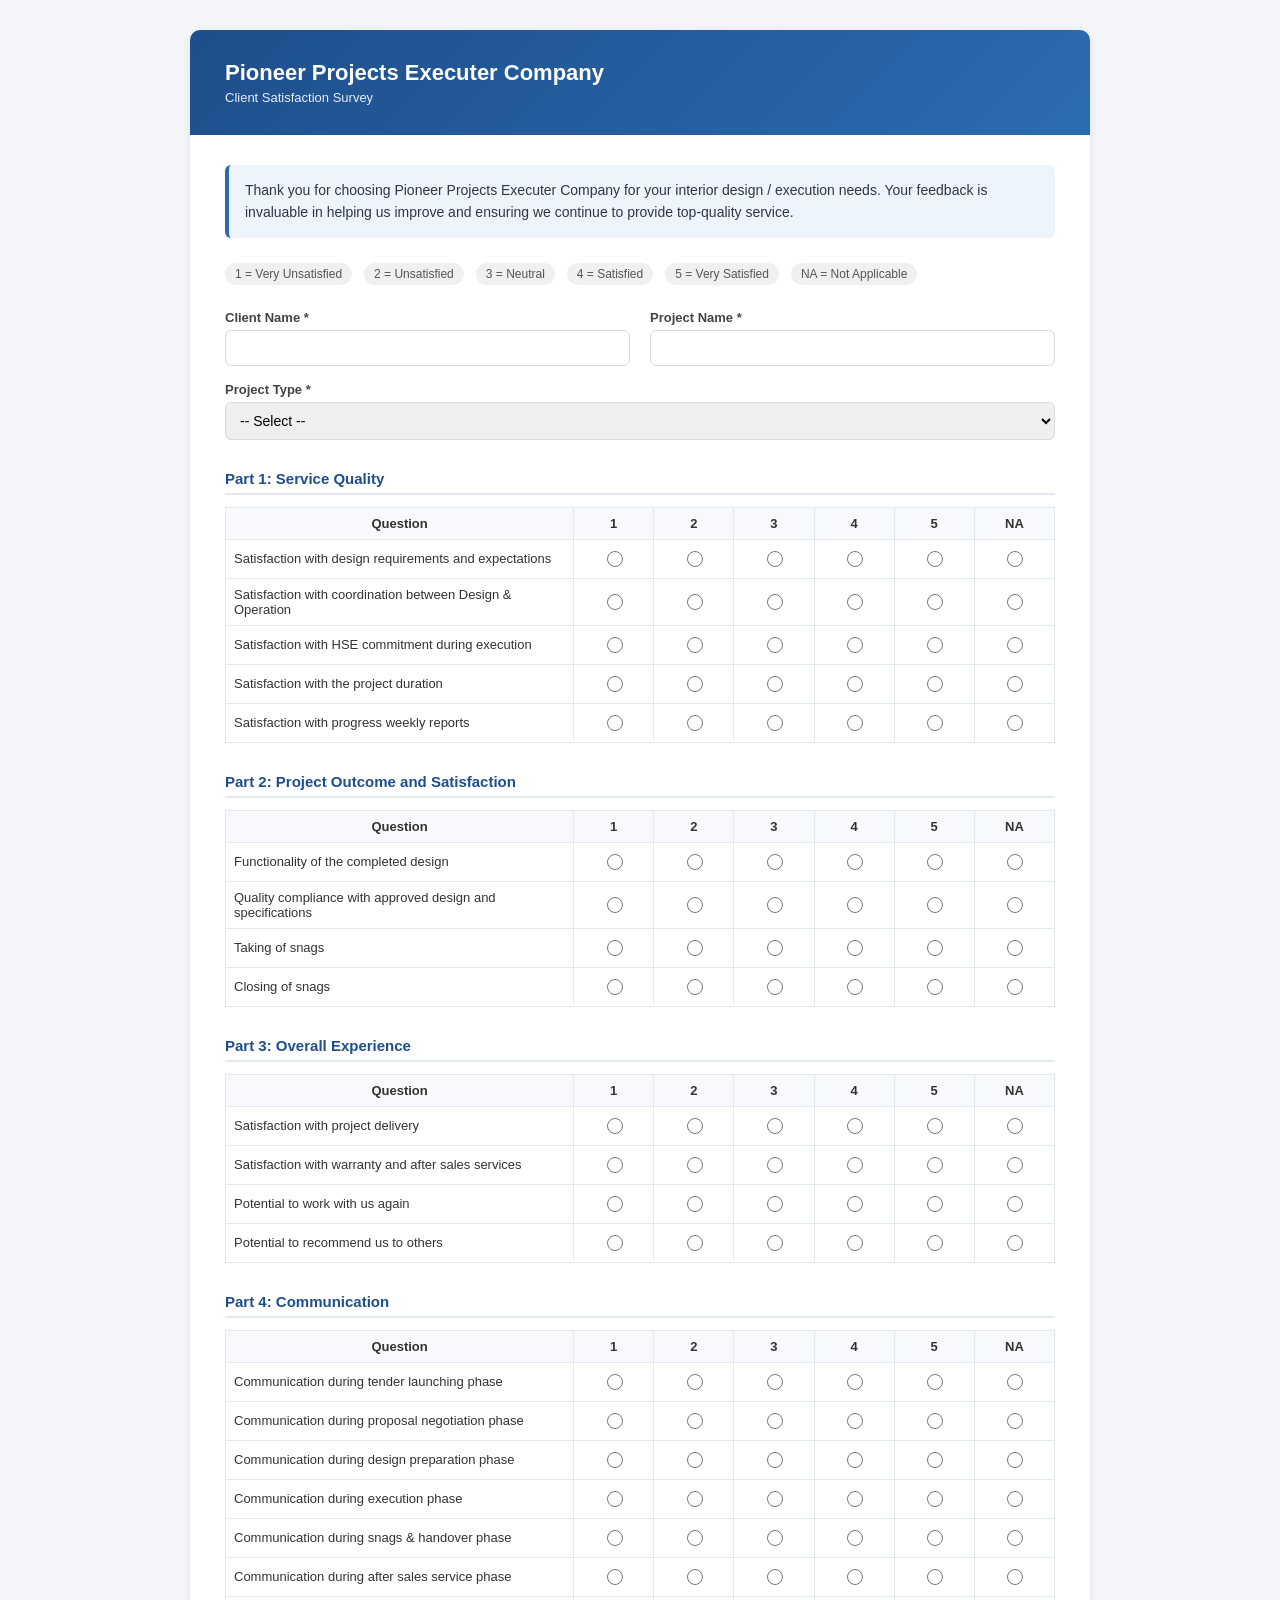
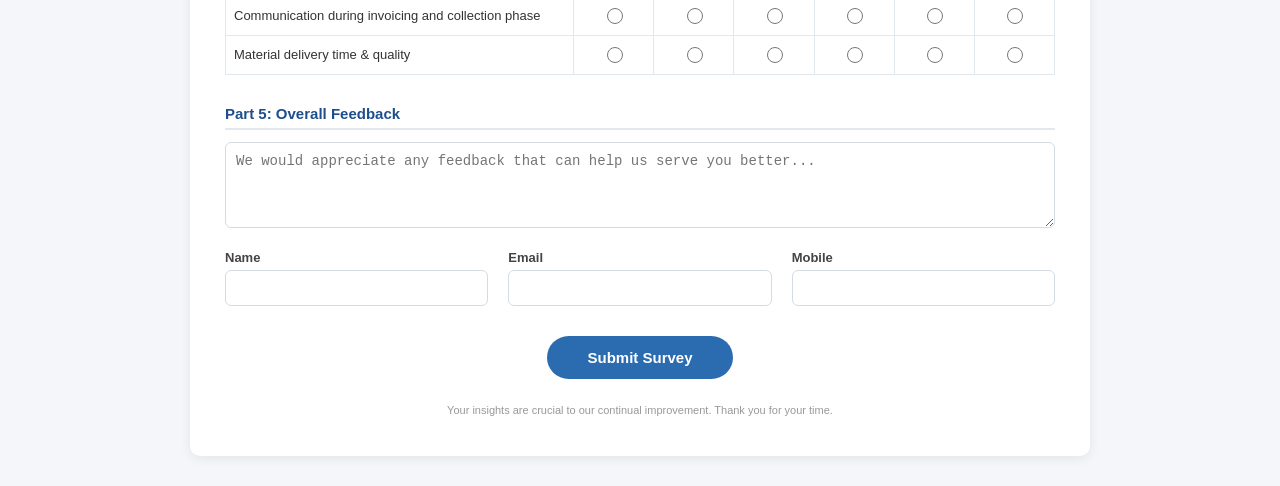
==== ppecon_ims/www/client_satisfaction/index.html @ ce5ec099 "add client satisfaction form" ====
<!doctype html>
<html lang="en">
	<head>
		<meta charset="UTF-8" />
		<meta name="viewport" content="width=device-width, initial-scale=1.0" />
		<title>Client Satisfaction Survey | Pioneer Projects Executer Company</title>
		<style>
			* {
				box-sizing: border-box;
			}
			body {
				font-family: "Segoe UI", Tahoma, Arial, sans-serif;
				background: #f4f6f9;
				margin: 0;
				padding: 30px 15px;
				color: #2d3748;
			}
			.container {
				max-width: 900px;
				margin: 0 auto;
				background: #fff;
				border-radius: 10px;
				box-shadow: 0 2px 12px rgba(0, 0, 0, 0.08);
				overflow: hidden;
			}
			.header {
				background: linear-gradient(135deg, #1e4e8c, #2b6cb0);
				color: #fff;
				padding: 30px 35px;
				display: flex;
				align-items: center;
				gap: 20px;
			}
			.header img {
				height: 70px;
				max-width: 240px;
				object-fit: contain;
				background: #fff;
				padding: 8px 14px;
				border-radius: 8px;
			}
			.header h1 {
				margin: 0;
				font-size: 22px;
			}
			.header p {
				margin: 4px 0 0;
				font-size: 13px;
				opacity: 0.9;
			}

			.body-content {
				padding: 30px 35px 40px;
			}
			.intro {
				font-size: 14px;
				background: #eef4fb;
				border-left: 4px solid #2b6cb0;
				padding: 14px 16px;
				border-radius: 6px;
				margin-bottom: 25px;
				line-height: 1.6;
			}
			.scale-legend {
				font-size: 12px;
				color: #555;
				margin-bottom: 25px;
				display: flex;
				flex-wrap: wrap;
				gap: 12px;
			}
			.scale-legend span {
				background: #f0f0f0;
				padding: 4px 10px;
				border-radius: 12px;
			}

			.row {
				display: flex;
				gap: 20px;
				margin-bottom: 16px;
				flex-wrap: wrap;
			}
			.row > div {
				flex: 1;
				min-width: 200px;
			}
			.row label {
				font-weight: 600;
				display: block;
				margin-bottom: 5px;
				font-size: 13px;
				color: #444;
			}
			.row input,
			.row select {
				width: 100%;
				padding: 9px 10px;
				border: 1px solid #d5dbe3;
				border-radius: 6px;
				font-size: 14px;
			}
			.row input:focus,
			.row select:focus,
			textarea:focus {
				outline: none;
				border-color: #2b6cb0;
			}

			h3.section-title {
				font-size: 15px;
				color: #1e4e8c;
				margin: 30px 0 12px;
				padding-bottom: 6px;
				border-bottom: 2px solid #e2e8f0;
			}

			table {
				width: 100%;
				border-collapse: collapse;
				margin-bottom: 10px;
				font-size: 13px;
			}
			th,
			td {
				border: 1px solid #e2e8f0;
				padding: 8px;
				text-align: center;
			}
			th {
				background: #f7f9fc;
				color: #333;
				font-weight: 600;
			}
			td.qtext {
				text-align: left;
				width: 42%;
				color: #333;
			}
			tr:hover td {
				background: #fafcff;
			}
			input[type="radio"] {
				width: 16px;
				height: 16px;
				cursor: pointer;
				accent-color: #2b6cb0;
			}

			textarea {
				width: 100%;
				padding: 10px;
				border: 1px solid #d5dbe3;
				border-radius: 6px;
				font-size: 14px;
				resize: vertical;
			}

			.submit-wrap {
				text-align: center;
				margin-top: 30px;
			}
			button#submitBtn {
				background: #2b6cb0;
				color: #fff;
				border: none;
				padding: 13px 40px;
				font-size: 15px;
				border-radius: 30px;
				cursor: pointer;
				font-weight: 600;
				transition: background 0.2s;
			}
			button#submitBtn:hover {
				background: #1e4e8c;
			}
			button#submitBtn:disabled {
				background: #9db4cc;
				cursor: not-allowed;
			}

			.msg {
				margin-top: 14px;
				font-weight: 600;
				font-size: 13px;
				text-align: center;
			}

			/* Modal */
			.modal-overlay {
				display: none;
				position: fixed;
				inset: 0;
				background: rgba(0, 0, 0, 0.5);
				align-items: center;
				justify-content: center;
				z-index: 1000;
			}
			.modal-overlay.active {
				display: flex;
			}
			.modal-box {
				background: #fff;
				border-radius: 12px;
				padding: 40px 35px;
				max-width: 380px;
				text-align: center;
				animation: popIn 0.25s ease-out;
			}
			@keyframes popIn {
				from {
					transform: scale(0.85);
					opacity: 0;
				}
				to {
					transform: scale(1);
					opacity: 1;
				}
			}
			.modal-box .checkmark {
				width: 64px;
				height: 64px;
				border-radius: 50%;
				background: #38a169;
				color: #fff;
				display: flex;
				align-items: center;
				justify-content: center;
				font-size: 34px;
				margin: 0 auto 18px;
			}
			.modal-box h2 {
				margin: 0 0 8px;
				font-size: 19px;
				color: #2d3748;
			}
			.modal-box p {
				font-size: 13px;
				color: #666;
				margin: 0 0 22px;
				line-height: 1.5;
			}
			.modal-box button {
				background: #2b6cb0;
				color: #fff;
				border: none;
				padding: 10px 30px;
				border-radius: 25px;
				font-size: 14px;
				cursor: pointer;
			}

			.footer-note {
				text-align: center;
				font-size: 11px;
				color: #999;
				margin-top: 25px;
			}
		</style>
	</head>
	<body>
		<div class="container">
			<div class="header">
				<img
					src="/assets/ppecon_ims/img/PPECON.avif"
					alt="Company Logo"
					onerror="this.style.display = 'none'"
				/>
				<div>
					<h1>Pioneer Projects Executer Company</h1>
					<p>Client Satisfaction Survey</p>
				</div>
			</div>

			<div class="body-content">
				<div class="intro">
					Thank you for choosing Pioneer Projects Executer Company for your interior
					design / execution needs. Your feedback is invaluable in helping us improve and
					ensuring we continue to provide top-quality service.
				</div>

				<div class="scale-legend">
					<span>1 = Very Unsatisfied</span>
					<span>2 = Unsatisfied</span>
					<span>3 = Neutral</span>
					<span>4 = Satisfied</span>
					<span>5 = Very Satisfied</span>
					<span>NA = Not Applicable</span>
				</div>

				<form id="csform">
					<div class="row">
						<div>
							<label>Client Name *</label
							><input type="text" name="client_name" required />
						</div>
						<div>
							<label>Project Name *</label
							><input type="text" name="project" required />
						</div>
					</div>

					<div class="row">
						<div>
							<label>Project Type *</label>
							<select name="project_type" required>
								<option value="">-- Select --</option>
								<option value="Design & Build">Design & Build</option>
								<option value="Fit-Out Execution">Fit-Out Execution</option>
							</select>
						</div>
					</div>

					<h3 class="section-title">Part 1: Service Quality</h3>
					<table id="part1"></table>

					<h3 class="section-title">Part 2: Project Outcome and Satisfaction</h3>
					<table id="part2"></table>

					<h3 class="section-title">Part 3: Overall Experience</h3>
					<table id="part3"></table>

					<h3 class="section-title">Part 4: Communication</h3>
					<table id="part4"></table>

					<h3 class="section-title">Part 5: Overall Feedback</h3>
					<textarea
						name="feedback"
						rows="4"
						placeholder="We would appreciate any feedback that can help us serve you better..."
					></textarea>

					<div class="row" style="margin-top: 18px">
						<div><label>Name</label><input type="text" name="signature_name" /></div>
						<div><label>Email</label><input type="email" name="email" /></div>
						<div><label>Mobile</label><input type="text" name="mobile" /></div>
					</div>

					<div class="submit-wrap">
						<button type="submit" id="submitBtn">Submit Survey</button>
						<div class="msg" id="msg"></div>
					</div>
				</form>

				<div class="footer-note">
					Your insights are crucial to our continual improvement. Thank you for your
					time.
				</div>
			</div>
		</div>

		<!-- Success Modal -->
		<div class="modal-overlay" id="modalOverlay">
			<div class="modal-box">
				<div class="checkmark">&#10003;</div>
				<h2>Thank You!</h2>
				<p>
					Your feedback has been submitted successfully. We truly appreciate your time
					and valuable input.
				</p>
				<button
					onclick="document.getElementById('modalOverlay').classList.remove('active')"
				>
					Close
				</button>
			</div>
		</div>

		<script>
			const scale = ["1", "2", "3", "4", "5", "NA"];

			const parts = {
				part1: [
					[
						"design_requirements_rating",
						"Satisfaction with design requirements and expectations",
					],
					[
						"coordination_design_operation_rating",
						"Satisfaction with coordination between Design & Operation",
					],
					["hse_commitment_rating", "Satisfaction with HSE commitment during execution"],
					["project_duration_rating", "Satisfaction with the project duration"],
					["weekly_reports_rating", "Satisfaction with progress weekly reports"],
				],
				part2: [
					["functionality_rating", "Functionality of the completed design"],
					[
						"quality_compliance_rating",
						"Quality compliance with approved design and specifications",
					],
					["snags_taking_rating", "Taking of snags"],
					["snags_closing_rating", "Closing of snags"],
				],
				part3: [
					["delivery_rating", "Satisfaction with project delivery"],
					[
						"warranty_aftersales_rating",
						"Satisfaction with warranty and after sales services",
					],
					["work_again_rating", "Potential to work with us again"],
					["recommend_rating", "Potential to recommend us to others"],
				],
				part4: [
					["comm_tender_rating", "Communication during tender launching phase"],
					["comm_proposal_rating", "Communication during proposal negotiation phase"],
					["comm_design_prep_rating", "Communication during design preparation phase"],
					["comm_execution_rating", "Communication during execution phase"],
					["comm_snags_handover_rating", "Communication during snags & handover phase"],
					["comm_aftersales_rating", "Communication during after sales service phase"],
					[
						"comm_invoicing_rating",
						"Communication during invoicing and collection phase",
					],
					["material_delivery_rating", "Material delivery time & quality"],
				],
			};

			function buildTable(id, rows) {
				let table = document.getElementById(id);
				let head =
					"<tr><th class='qtext'>Question</th>" +
					scale.map((s) => `<th>${s}</th>`).join("") +
					"</tr>";
				let body = rows
					.map(([fname, label]) => {
						let cells = scale
							.map(
								(s) =>
									`<td><input type="radio" name="${fname}" value="${s}" required></td>`,
							)
							.join("");
						return `<tr><td class="qtext">${label}</td>${cells}</tr>`;
					})
					.join("");
				table.innerHTML = head + body;
			}

			Object.keys(parts).forEach((k) => buildTable(k, parts[k]));

			const form = document.getElementById("csform");
			const submitBtn = document.getElementById("submitBtn");
			const msgEl = document.getElementById("msg");

			form.addEventListener("submit", async function (e) {
				e.preventDefault();
				submitBtn.disabled = true;
				submitBtn.innerText = "Submitting...";
				msgEl.innerText = "";

				let formData = new FormData(this);
				let data = Object.fromEntries(formData.entries());

				try {
					let res = await fetch(
						"/api/method/ppecon_ims.ppe_ims.api.submit_client_satisfaction",
						{
							method: "POST",
							headers: { "Content-Type": "application/json" },
							body: JSON.stringify(data),
						},
					);
					let result = await res.json();

					if (res.ok) {
						document.getElementById("modalOverlay").classList.add("active");
						form.reset();
					} else {
						msgEl.style.color = "red";
						msgEl.innerText = "Error submitting. Please try again.";
						console.error(result);
					}
				} catch (err) {
					msgEl.style.color = "red";
					msgEl.innerText = "Network error. Please try again.";
					console.error(err);
				} finally {
					submitBtn.disabled = false;
					submitBtn.innerText = "Submit Survey";
				}
			});
		</script>
	</body>
</html>
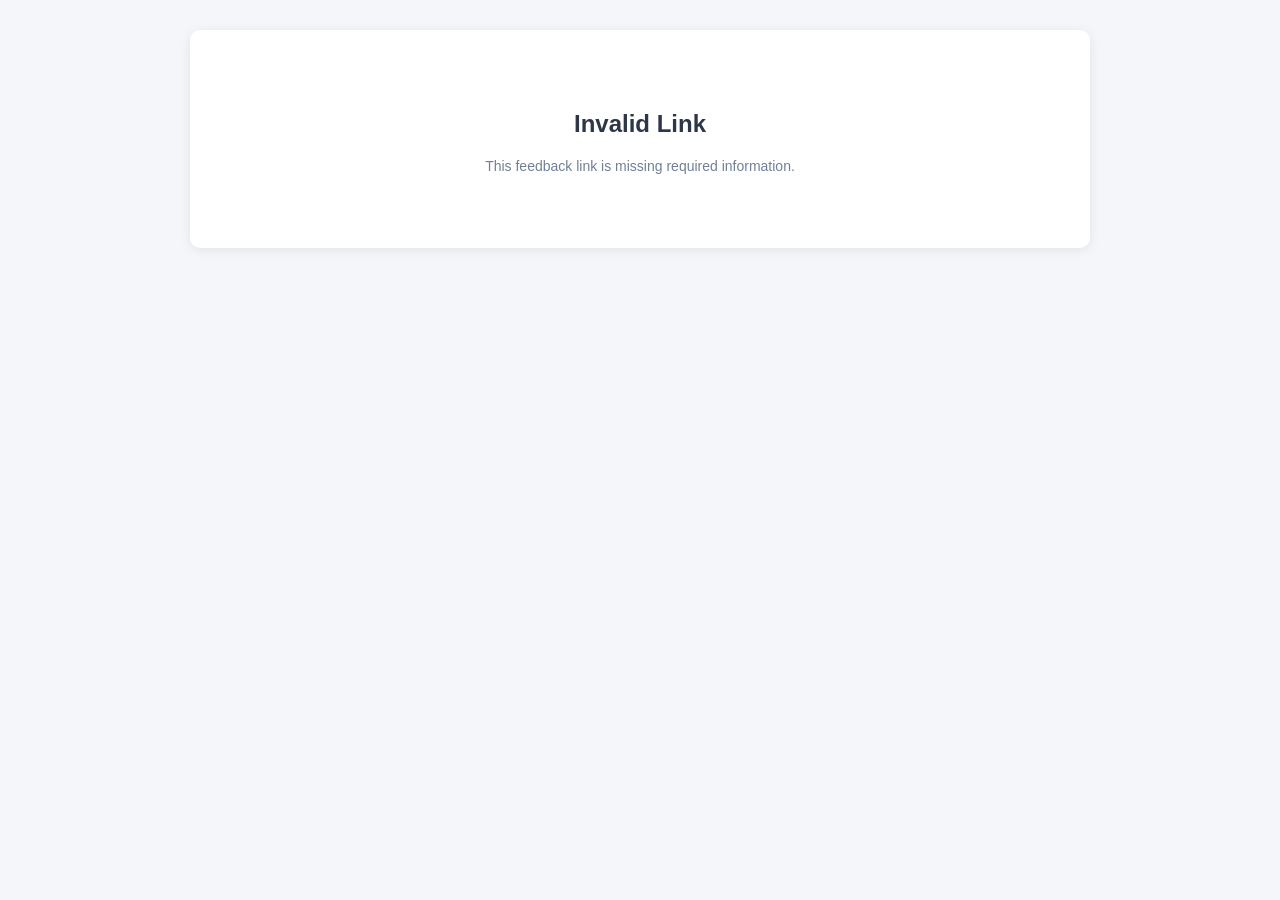
==== commit 1e7f38c2: "updated dashboard" ====
--- a/ppecon_ims/www/client_satisfaction/index.html
+++ b/ppecon_ims/www/client_satisfaction/index.html
@@ -3,7 +3,7 @@
 	<head>
 		<meta charset="UTF-8" />
 		<meta name="viewport" content="width=device-width, initial-scale=1.0" />
-		<title>Client Satisfaction Survey | Pioneer Projects Executer Company</title>
+		<title>Client Satisfaction Survey | Pioneer Projects Executer</title>
 		<style>
 			* {
 				box-sizing: border-box;
@@ -32,8 +32,8 @@
 				gap: 20px;
 			}
 			.header img {
-				height: 70px;
-				max-width: 240px;
+				height: 90px;
+				max-width: 220px;
 				object-fit: contain;
 				background: #fff;
 				padding: 8px 14px;
@@ -48,7 +48,6 @@
 				font-size: 13px;
 				opacity: 0.9;
 			}
-
 			.body-content {
 				padding: 30px 35px 40px;
 			}
@@ -75,36 +74,27 @@
 				border-radius: 12px;
 			}
 
-			.row {
+			.info-box {
+				background: #f7f9fc;
+				border: 1px solid #e2e8f0;
+				border-radius: 8px;
+				padding: 16px 20px;
+				margin-bottom: 25px;
 				display: flex;
-				gap: 20px;
-				margin-bottom: 16px;
+				gap: 40px;
 				flex-wrap: wrap;
 			}
-			.row > div {
-				flex: 1;
-				min-width: 200px;
-			}
-			.row label {
+			.info-box div span.lbl {
+				display: block;
+				font-size: 11px;
+				color: #888;
+				text-transform: uppercase;
+				margin-bottom: 3px;
+			}
+			.info-box div span.val {
+				font-size: 15px;
 				font-weight: 600;
-				display: block;
-				margin-bottom: 5px;
-				font-size: 13px;
-				color: #444;
-			}
-			.row input,
-			.row select {
-				width: 100%;
-				padding: 9px 10px;
-				border: 1px solid #d5dbe3;
-				border-radius: 6px;
-				font-size: 14px;
-			}
-			.row input:focus,
-			.row select:focus,
-			textarea:focus {
-				outline: none;
-				border-color: #2b6cb0;
+				color: #1e4e8c;
 			}
 
 			h3.section-title {
@@ -154,6 +144,10 @@
 				border-radius: 6px;
 				font-size: 14px;
 				resize: vertical;
+			}
+			textarea:focus {
+				outline: none;
+				border-color: #2b6cb0;
 			}
 
 			.submit-wrap {
@@ -178,7 +172,6 @@
 				background: #9db4cc;
 				cursor: not-allowed;
 			}
-
 			.msg {
 				margin-top: 14px;
 				font-weight: 600;
@@ -186,7 +179,18 @@
 				text-align: center;
 			}
 
-			/* Modal */
+			.state-screen {
+				text-align: center;
+				padding: 60px 30px;
+			}
+			.state-screen h2 {
+				color: #2d3748;
+			}
+			.state-screen p {
+				color: #718096;
+				font-size: 14px;
+			}
+
 			.modal-overlay {
 				display: none;
 				position: fixed;
@@ -249,17 +253,10 @@
 				font-size: 14px;
 				cursor: pointer;
 			}
-
-			.footer-note {
-				text-align: center;
-				font-size: 11px;
-				color: #999;
-				margin-top: 25px;
-			}
 		</style>
 	</head>
 	<body>
-		<div class="container">
+		<div class="container" id="mainContainer" style="display: none">
 			<div class="header">
 				<img
 					src="/assets/ppecon_ims/img/PPECON.avif"
@@ -267,16 +264,27 @@
 					onerror="this.style.display = 'none'"
 				/>
 				<div>
-					<h1>Pioneer Projects Executer Company</h1>
+					<h1>Pioneer Projects Executer</h1>
 					<p>Client Satisfaction Survey</p>
 				</div>
 			</div>
 
 			<div class="body-content">
-				<div class="intro">
-					Thank you for choosing Pioneer Projects Executer Company for your interior
-					design / execution needs. Your feedback is invaluable in helping us improve and
-					ensuring we continue to provide top-quality service.
+				<div class="intro" id="introText"></div>
+
+				<div class="info-box">
+					<div>
+						<span class="lbl">Client Name</span
+						><span class="val" id="infoClient"></span>
+					</div>
+					<div>
+						<span class="lbl">Project Name</span
+						><span class="val" id="infoProject"></span>
+					</div>
+					<div>
+						<span class="lbl">Project Type</span
+						><span class="val" id="infoType"></span>
+					</div>
 				</div>
 
 				<div class="scale-legend">
@@ -289,27 +297,7 @@
 				</div>
 
 				<form id="csform">
-					<div class="row">
-						<div>
-							<label>Client Name *</label
-							><input type="text" name="client_name" required />
-						</div>
-						<div>
-							<label>Project Name *</label
-							><input type="text" name="project" required />
-						</div>
-					</div>
-
-					<div class="row">
-						<div>
-							<label>Project Type *</label>
-							<select name="project_type" required>
-								<option value="">-- Select --</option>
-								<option value="Design & Build">Design & Build</option>
-								<option value="Fit-Out Execution">Fit-Out Execution</option>
-							</select>
-						</div>
-					</div>
+					<input type="hidden" name="token" id="tokenField" />
 
 					<h3 class="section-title">Part 1: Service Quality</h3>
 					<table id="part1"></table>
@@ -330,26 +318,21 @@
 						placeholder="We would appreciate any feedback that can help us serve you better..."
 					></textarea>
 
-					<div class="row" style="margin-top: 18px">
-						<div><label>Name</label><input type="text" name="signature_name" /></div>
-						<div><label>Email</label><input type="email" name="email" /></div>
-						<div><label>Mobile</label><input type="text" name="mobile" /></div>
-					</div>
-
 					<div class="submit-wrap">
 						<button type="submit" id="submitBtn">Submit Survey</button>
 						<div class="msg" id="msg"></div>
 					</div>
 				</form>
-
-				<div class="footer-note">
-					Your insights are crucial to our continual improvement. Thank you for your
-					time.
-				</div>
 			</div>
 		</div>
 
-		<!-- Success Modal -->
+		<div class="container" id="stateContainer" style="display: none">
+			<div class="state-screen">
+				<h2 id="stateTitle">Loading...</h2>
+				<p id="stateMsg"></p>
+			</div>
+		</div>
+
 		<div class="modal-overlay" id="modalOverlay">
 			<div class="modal-box">
 				<div class="checkmark">&#10003;</div>
@@ -435,8 +418,51 @@
 					.join("");
 				table.innerHTML = head + body;
 			}
-
 			Object.keys(parts).forEach((k) => buildTable(k, parts[k]));
+
+			function showState(title, msg) {
+				document.getElementById("stateContainer").style.display = "block";
+				document.getElementById("mainContainer").style.display = "none";
+				document.getElementById("stateTitle").innerText = title;
+				document.getElementById("stateMsg").innerText = msg;
+			}
+
+			const urlParams = new URLSearchParams(window.location.search);
+			const token = urlParams.get("token");
+
+			if (!token) {
+				showState("Invalid Link", "This feedback link is missing required information.");
+			} else {
+				fetch(
+					"/api/method/ppecon_ims.ppe_ims.api.get_feedback_details?token=" +
+						encodeURIComponent(token),
+					{
+						credentials: "omit",
+					},
+				)
+					.then((r) => r.json())
+					.then((res) => {
+						const result = res.message || res;
+						if (result.status !== "success") {
+							showState(
+								"Unable to load survey",
+								result.message || "This link is invalid or has expired.",
+							);
+							return;
+						}
+						const d = result.data;
+						document.getElementById("introText").innerText =
+							"Thank you for choosing Pioneer Projects Executer Company for your interior design / execution needs. Your feedback is invaluable in helping us improve and ensuring we continue to provide top-quality service.";
+						document.getElementById("infoClient").innerText = d.client_name || "-";
+						document.getElementById("infoProject").innerText = d.project || "-";
+						document.getElementById("infoType").innerText = d.project_type || "-";
+						document.getElementById("tokenField").value = token;
+						document.getElementById("mainContainer").style.display = "block";
+					})
+					.catch(() =>
+						showState("Error", "Could not load the survey. Please try again later."),
+					);
+			}
 
 			const form = document.getElementById("csform");
 			const submitBtn = document.getElementById("submitBtn");
@@ -453,27 +479,27 @@
 
 				try {
 					let res = await fetch(
-						"/api/method/ppecon_ims.ppe_ims.api.submit_client_satisfaction",
+						"/api/method/ppecon_ims.ppe_ims.api.submit_feedback_response",
 						{
 							method: "POST",
+							credentials: "omit",
 							headers: { "Content-Type": "application/json" },
 							body: JSON.stringify(data),
 						},
 					);
 					let result = await res.json();
-
-					if (res.ok) {
+					result = result.message || result;
+
+					if (res.ok && result.status === "success") {
 						document.getElementById("modalOverlay").classList.add("active");
-						form.reset();
+						document.getElementById("mainContainer").style.display = "none";
 					} else {
 						msgEl.style.color = "red";
-						msgEl.innerText = "Error submitting. Please try again.";
-						console.error(result);
+						msgEl.innerText = result.message || "Error submitting. Please try again.";
 					}
 				} catch (err) {
 					msgEl.style.color = "red";
 					msgEl.innerText = "Network error. Please try again.";
-					console.error(err);
 				} finally {
 					submitBtn.disabled = false;
 					submitBtn.innerText = "Submit Survey";
